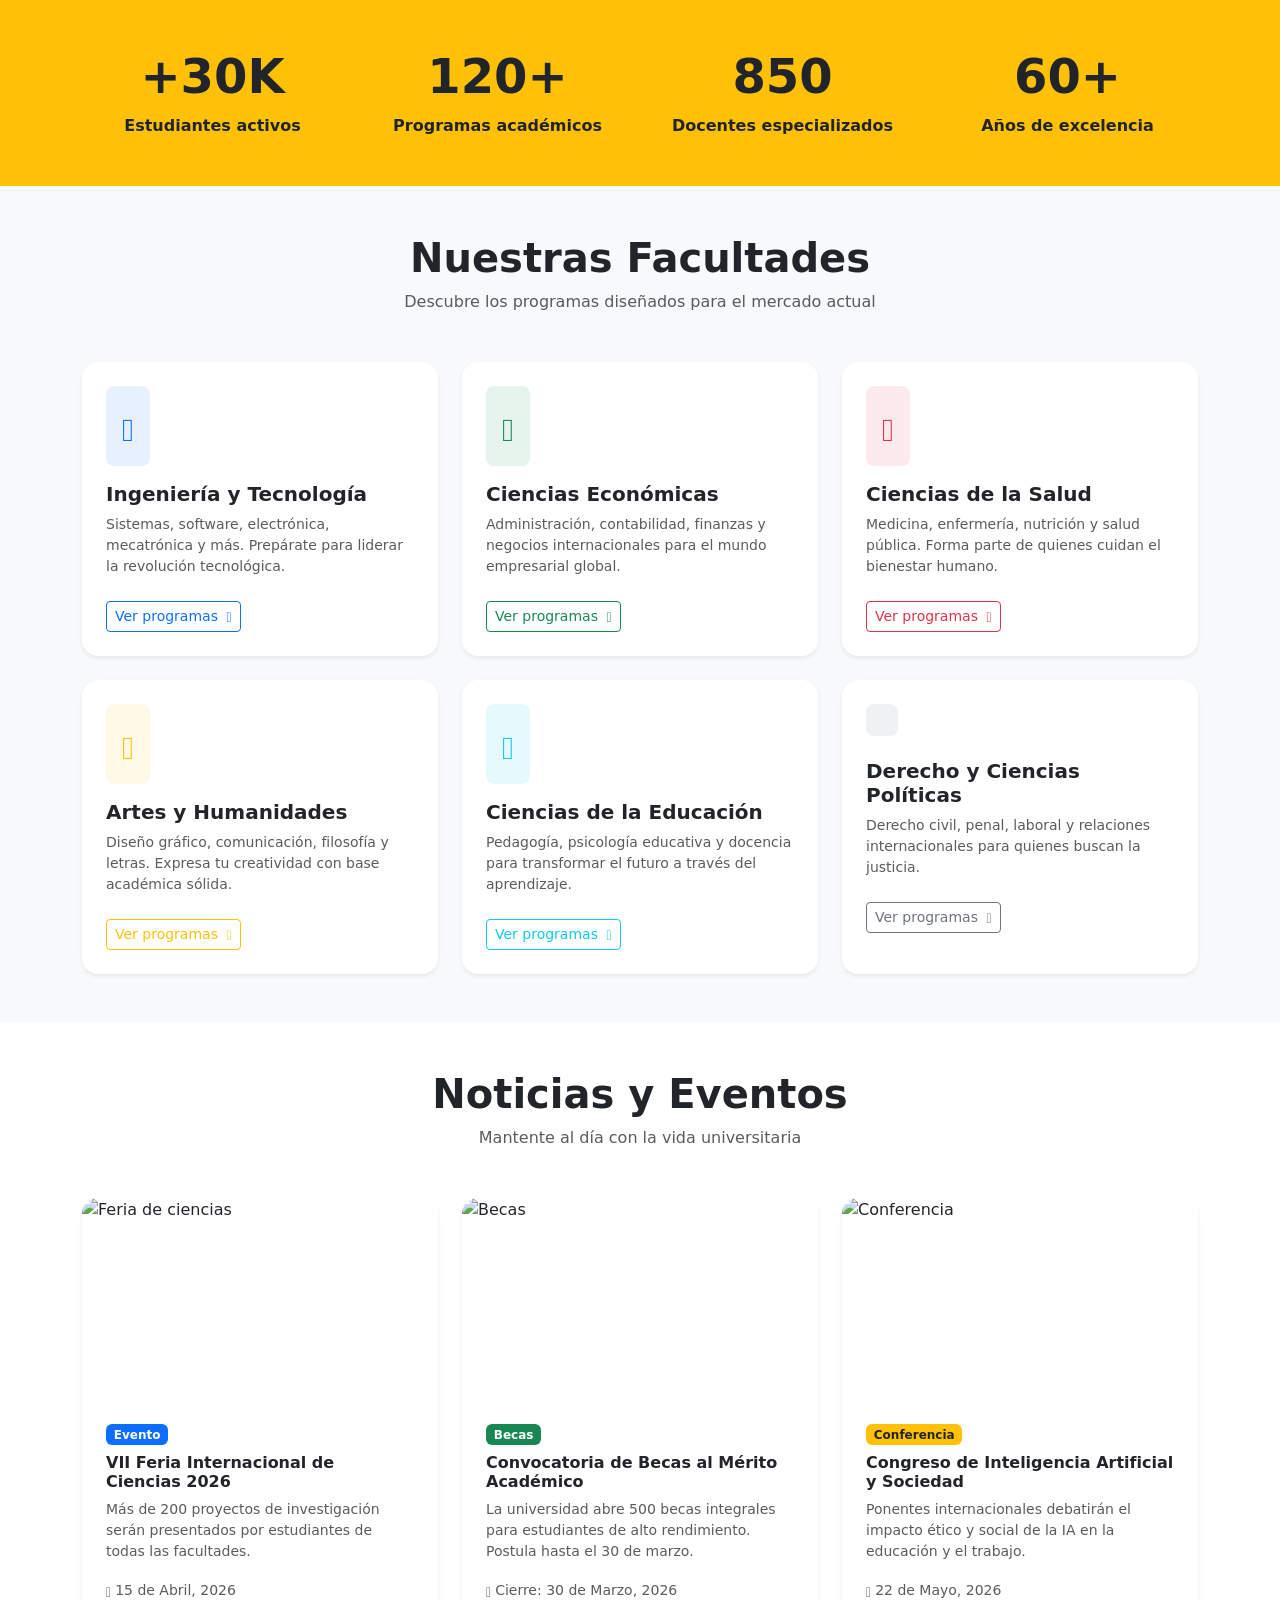
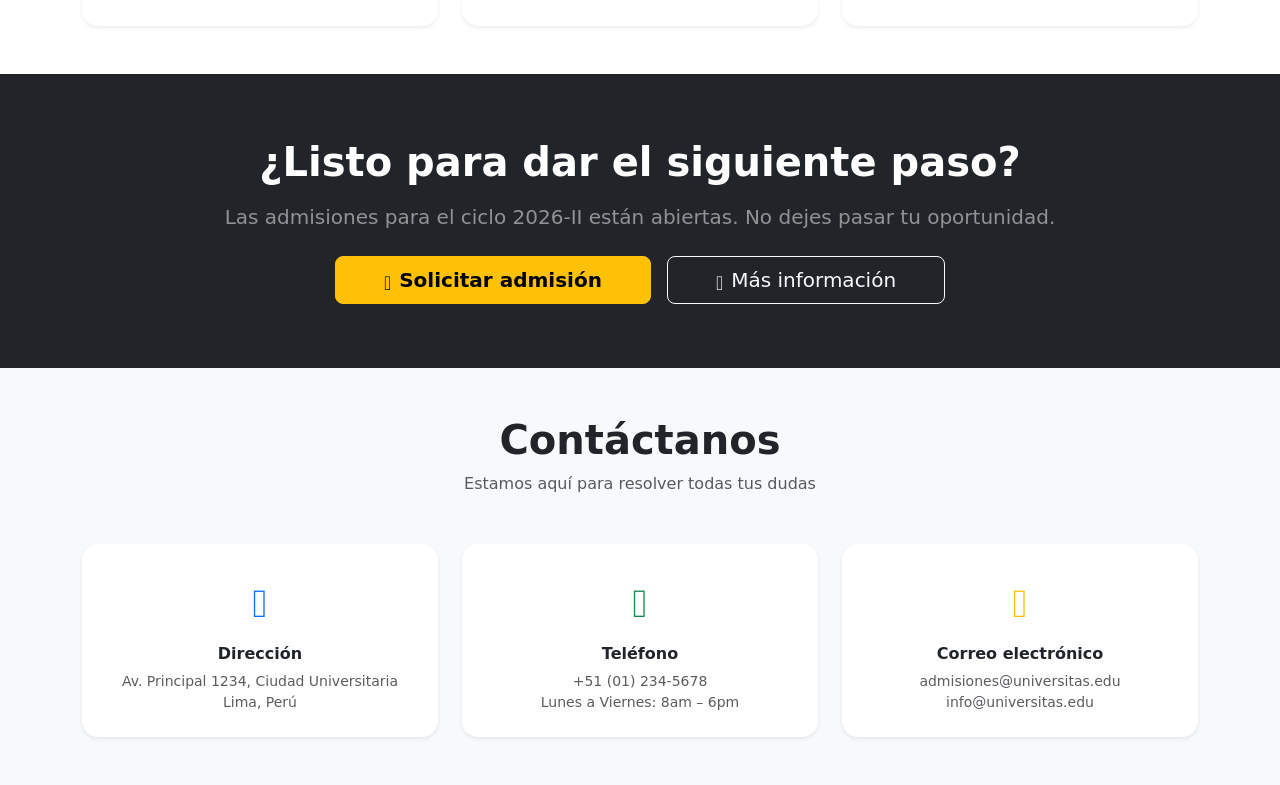
==== Landing page/index.html @ 8d51129b "Merge pull request #2 from andresprats10-commits/Miguel-Calata Agregando en JS y CSS" ====
<!DOCTYPE html>
<html lang="es">
<head>
  <meta charset="UTF-8">
  <meta name="viewport" content="width=device-width, initial-scale=1.0">

  <!-- Bootstrap CSS -->
  <link rel="stylesheet" href="css/bootstrap.min.css">
  <!-- Bootstrap Icons -->
  <link rel="stylesheet" href="css/bootstrap-icons.min.css">
</head>
<body>
  <!-- ESTADÍSTICAS -->
  <section id="estadisticas" class="py-5 bg-warning">
    <div class="container">
      <div class="row text-center g-4">
        <div class="col-6 col-md-3">
          <h2 class="display-5 fw-bold">+30K</h2>
          <p class="mb-0 fw-semibold">Estudiantes activos</p>
        </div>
        <div class="col-6 col-md-3">
          <h2 class="display-5 fw-bold">120+</h2>
          <p class="mb-0 fw-semibold">Programas académicos</p>
        </div>
        <div class="col-6 col-md-3">
          <h2 class="display-5 fw-bold">850</h2>
          <p class="mb-0 fw-semibold">Docentes especializados</p>
        </div>
        <div class="col-6 col-md-3">
          <h2 class="display-5 fw-bold">60+</h2>
          <p class="mb-0 fw-semibold">Años de excelencia</p>
        </div>
      </div>
    </div>
  </section>

  <!-- CARRERAS -->
  <section id="carreras" class="py-5 bg-light">
    <div class="container">
      <div class="text-center mb-5">
        <h2 class="fw-bold display-6">Nuestras Facultades</h2>
        <p class="text-muted">Descubre los programas diseñados para el mercado actual</p>
      </div>
      <div class="row g-4">

        <div class="col-md-6 col-lg-4">
          <div class="card h-100 border-0 shadow-sm rounded-4 hover-card">
            <div class="card-body p-4">
              <div class="bg-primary bg-opacity-10 rounded-3 p-3 d-inline-block mb-3">
                <i class="bi bi-cpu fs-2 text-primary"></i>
              </div>
              <h5 class="card-title fw-bold">Ingeniería y Tecnología</h5>
              <p class="card-text text-muted small">
                Sistemas, software, electrónica, mecatrónica y más. Prepárate para liderar la revolución tecnológica.
              </p>
              <a href="#" class="btn btn-outline-primary btn-sm mt-2">Ver programas <i class="bi bi-arrow-right ms-1"></i></a>
            </div>
          </div>
        </div>

        <div class="col-md-6 col-lg-4">
          <div class="card h-100 border-0 shadow-sm rounded-4">
            <div class="card-body p-4">
              <div class="bg-success bg-opacity-10 rounded-3 p-3 d-inline-block mb-3">
                <i class="bi bi-bar-chart-line fs-2 text-success"></i>
              </div>
              <h5 class="card-title fw-bold">Ciencias Económicas</h5>
              <p class="card-text text-muted small">
                Administración, contabilidad, finanzas y negocios internacionales para el mundo empresarial global.
              </p>
              <a href="#" class="btn btn-outline-success btn-sm mt-2">Ver programas <i class="bi bi-arrow-right ms-1"></i></a>
            </div>
          </div>
        </div>

        <div class="col-md-6 col-lg-4">
          <div class="card h-100 border-0 shadow-sm rounded-4">
            <div class="card-body p-4">
              <div class="bg-danger bg-opacity-10 rounded-3 p-3 d-inline-block mb-3">
                <i class="bi bi-heart-pulse fs-2 text-danger"></i>
              </div>
              <h5 class="card-title fw-bold">Ciencias de la Salud</h5>
              <p class="card-text text-muted small">
                Medicina, enfermería, nutrición y salud pública. Forma parte de quienes cuidan el bienestar humano.
              </p>
              <a href="#" class="btn btn-outline-danger btn-sm mt-2">Ver programas <i class="bi bi-arrow-right ms-1"></i></a>
            </div>
          </div>
        </div>

        <div class="col-md-6 col-lg-4">
          <div class="card h-100 border-0 shadow-sm rounded-4">
            <div class="card-body p-4">
              <div class="bg-warning bg-opacity-10 rounded-3 p-3 d-inline-block mb-3">
                <i class="bi bi-palette2 fs-2 text-warning"></i>
              </div>
              <h5 class="card-title fw-bold">Artes y Humanidades</h5>
              <p class="card-text text-muted small">
                Diseño gráfico, comunicación, filosofía y letras. Expresa tu creatividad con base académica sólida.
              </p>
              <a href="#" class="btn btn-outline-warning btn-sm mt-2">Ver programas <i class="bi bi-arrow-right ms-1"></i></a>
            </div>
          </div>
        </div>

        <div class="col-md-6 col-lg-4">
          <div class="card h-100 border-0 shadow-sm rounded-4">
            <div class="card-body p-4">
              <div class="bg-info bg-opacity-10 rounded-3 p-3 d-inline-block mb-3">
                <i class="bi bi-book fs-2 text-info"></i>
              </div>
              <h5 class="card-title fw-bold">Ciencias de la Educación</h5>
              <p class="card-text text-muted small">
                Pedagogía, psicología educativa y docencia para transformar el futuro a través del aprendizaje.
              </p>
              <a href="#" class="btn btn-outline-info btn-sm mt-2">Ver programas <i class="bi bi-arrow-right ms-1"></i></a>
            </div>
          </div>
        </div>

        <div class="col-md-6 col-lg-4">
          <div class="card h-100 border-0 shadow-sm rounded-4">
            <div class="card-body p-4">
              <div class="bg-secondary bg-opacity-10 rounded-3 p-3 d-inline-block mb-3">
                <i class="bi bi-scale fs-2 text-secondary"></i>
              </div>
              <h5 class="card-title fw-bold">Derecho y Ciencias Políticas</h5>
              <p class="card-text text-muted small">
                Derecho civil, penal, laboral y relaciones internacionales para quienes buscan la justicia.
              </p>
              <a href="#" class="btn btn-outline-secondary btn-sm mt-2">Ver programas <i class="bi bi-arrow-right ms-1"></i></a>
            </div>
          </div>
        </div>

      </div>
    </div>
  </section>

  <!-- NOTICIAS -->
  <section id="noticias" class="py-5">
    <div class="container">
      <div class="text-center mb-5">
        <h2 class="fw-bold display-6">Noticias y Eventos</h2>
        <p class="text-muted">Mantente al día con la vida universitaria</p>
      </div>
      <div class="row g-4">

        <div class="col-md-4">
          <div class="card border-0 shadow-sm rounded-4 h-100">
            <img
              src="https://images.unsplash.com/photo-1540575467063-178a50c2df87?w=500&q=80"
              class="card-img-top rounded-top-4"
              alt="Feria de ciencias"
              style="height: 200px; object-fit: cover;"
            >
            <div class="card-body p-4">
              <span class="badge bg-primary mb-2">Evento</span>
              <h6 class="card-title fw-bold">VII Feria Internacional de Ciencias 2026</h6>
              <p class="card-text text-muted small">Más de 200 proyectos de investigación serán presentados por estudiantes de todas las facultades.</p>
              <small class="text-muted"><i class="bi bi-calendar3 me-1"></i>15 de Abril, 2026</small>
            </div>
          </div>
        </div>

        <div class="col-md-4">
          <div class="card border-0 shadow-sm rounded-4 h-100">
            <img
              src="https://images.unsplash.com/photo-1427504494785-3a9ca7044f45?w=500&q=80"
              class="card-img-top rounded-top-4"
              alt="Becas"
              style="height: 200px; object-fit: cover;"
            >
            <div class="card-body p-4">
              <span class="badge bg-success mb-2">Becas</span>
              <h6 class="card-title fw-bold">Convocatoria de Becas al Mérito Académico</h6>
              <p class="card-text text-muted small">La universidad abre 500 becas integrales para estudiantes de alto rendimiento. Postula hasta el 30 de marzo.</p>
              <small class="text-muted"><i class="bi bi-calendar3 me-1"></i>Cierre: 30 de Marzo, 2026</small>
            </div>
          </div>
        </div>

        <div class="col-md-4">
          <div class="card border-0 shadow-sm rounded-4 h-100">
            <img
              src="https://images.unsplash.com/photo-1524178232363-1fb2b075b655?w=500&q=80"
              class="card-img-top rounded-top-4"
              alt="Conferencia"
              style="height: 200px; object-fit: cover;"
            >
            <div class="card-body p-4">
              <span class="badge bg-warning text-dark mb-2">Conferencia</span>
              <h6 class="card-title fw-bold">Congreso de Inteligencia Artificial y Sociedad</h6>
              <p class="card-text text-muted small">Ponentes internacionales debatirán el impacto ético y social de la IA en la educación y el trabajo.</p>
              <small class="text-muted"><i class="bi bi-calendar3 me-1"></i>22 de Mayo, 2026</small>
            </div>
          </div>
        </div>

      </div>
    </div>
  </section>

  <!-- INSCRIPCIÓN CTA -->
  <section id="inscripcion" class="py-5 bg-dark text-white">
    <div class="container text-center py-3">
      <h2 class="display-6 fw-bold mb-3">¿Listo para dar el siguiente paso?</h2>
      <p class="lead text-white-50 mb-4">Las admisiones para el ciclo 2026-II están abiertas. No dejes pasar tu oportunidad.</p>
      <div class="d-flex justify-content-center gap-3 flex-wrap">
        <a href="#" class="btn btn-warning btn-lg px-5 fw-semibold">
          <i class="bi bi-send-fill me-2"></i>Solicitar admisión
        </a>
        <a href="#contacto" class="btn btn-outline-light btn-lg px-5">
          <i class="bi bi-chat-dots me-2"></i>Más información
        </a>
      </div>
    </div>
  </section>

  <!-- CONTACTO -->
  <section id="contacto" class="py-5 bg-light">
    <div class="container">
      <div class="text-center mb-5">
        <h2 class="fw-bold display-6">Contáctanos</h2>
        <p class="text-muted">Estamos aquí para resolver todas tus dudas</p>
      </div>
      <div class="row g-4 justify-content-center">

        <div class="col-md-4">
          <div class="card border-0 shadow-sm rounded-4 text-center p-4 h-100">
            <div class="mb-3">
              <i class="bi bi-geo-alt-fill fs-1 text-primary"></i>
            </div>
            <h6 class="fw-bold">Dirección</h6>
            <p class="text-muted small mb-0">Av. Principal 1234, Ciudad Universitaria<br>Lima, Perú</p>
          </div>
        </div>

        <div class="col-md-4">
          <div class="card border-0 shadow-sm rounded-4 text-center p-4 h-100">
            <div class="mb-3">
              <i class="bi bi-telephone-fill fs-1 text-success"></i>
            </div>
            <h6 class="fw-bold">Teléfono</h6>
            <p class="text-muted small mb-0">+51 (01) 234-5678<br>Lunes a Viernes: 8am – 6pm</p>
          </div>
        </div>

        <div class="col-md-4">
          <div class="card border-0 shadow-sm rounded-4 text-center p-4 h-100">
            <div class="mb-3">
              <i class="bi bi-envelope-fill fs-1 text-warning"></i>
            </div>
            <h6 class="fw-bold">Correo electrónico</h6>
            <p class="text-muted small mb-0">admisiones@universitas.edu<br>info@universitas.edu</p>
          </div>
        </div>

      </div>
    </div>
  </section>
</body>

<!-- Bootstrap JS Bundle (Popper incluido) -->
<script src="js/bootstrap.bundle.min.js"></script>
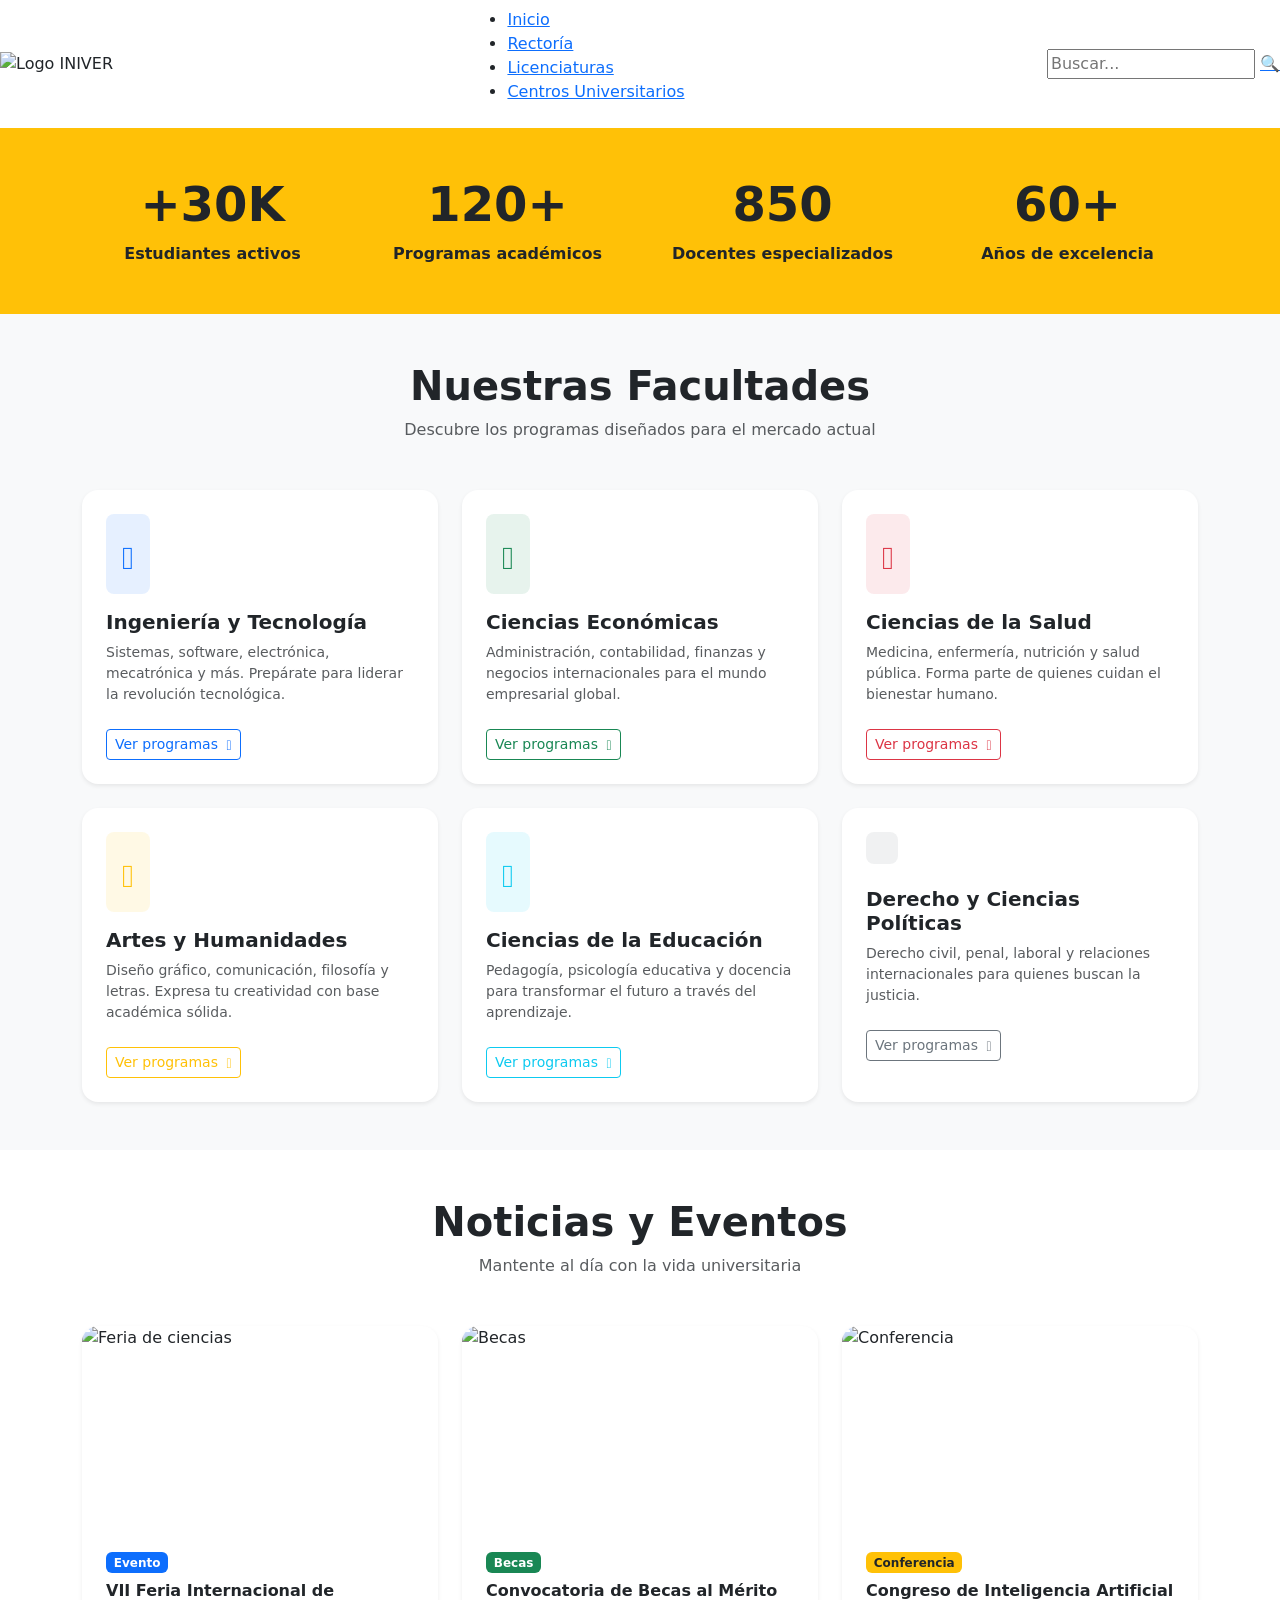
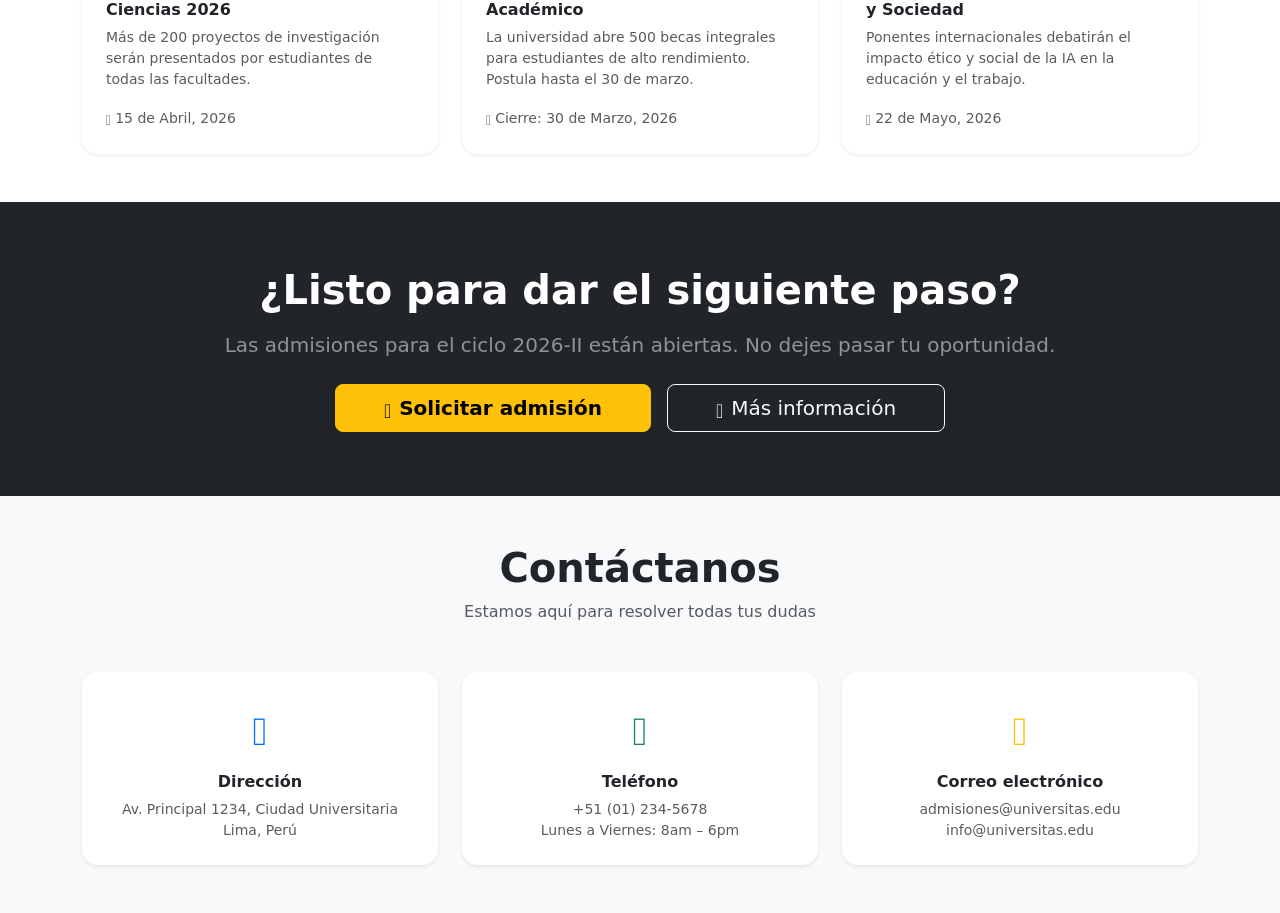
==== commit c48d695b: "arreglando merge" ====
--- a/Landing page/index.html
+++ b/Landing page/index.html
@@ -10,6 +10,28 @@
   <link rel="stylesheet" href="css/bootstrap-icons.min.css">
 </head>
 <body>
+
+  <nav class="navbar">
+    <div class="logo">
+        <img src="logo.png" alt="Logo INIVER">
+    </div>
+
+    <ul class="nav-links">
+        <li><a href="#">Inicio</a></li>
+        <li><a href="#">Rectoría</a></li>
+        <li><a href="#">Licenciaturas</a></li>
+        <li><a href="#">Centros Universitarios</a></li>
+    </ul>
+
+    <div class="search">
+        <input type="text" placeholder="Buscar...">
+        <a href="https://www.youtube.com/watch?v=hPr-Yc92qaY" target="_blank" rel="noopener noreferrer"
+            class="search-btn">
+            🔍
+        </a>
+    </div>
+</nav>
+
   <!-- ESTADÍSTICAS -->
   <section id="estadisticas" class="py-5 bg-warning">
     <div class="container">
@@ -263,3 +285,5 @@
 
 <!-- Bootstrap JS Bundle (Popper incluido) -->
 <script src="js/bootstrap.bundle.min.js"></script>
+
+
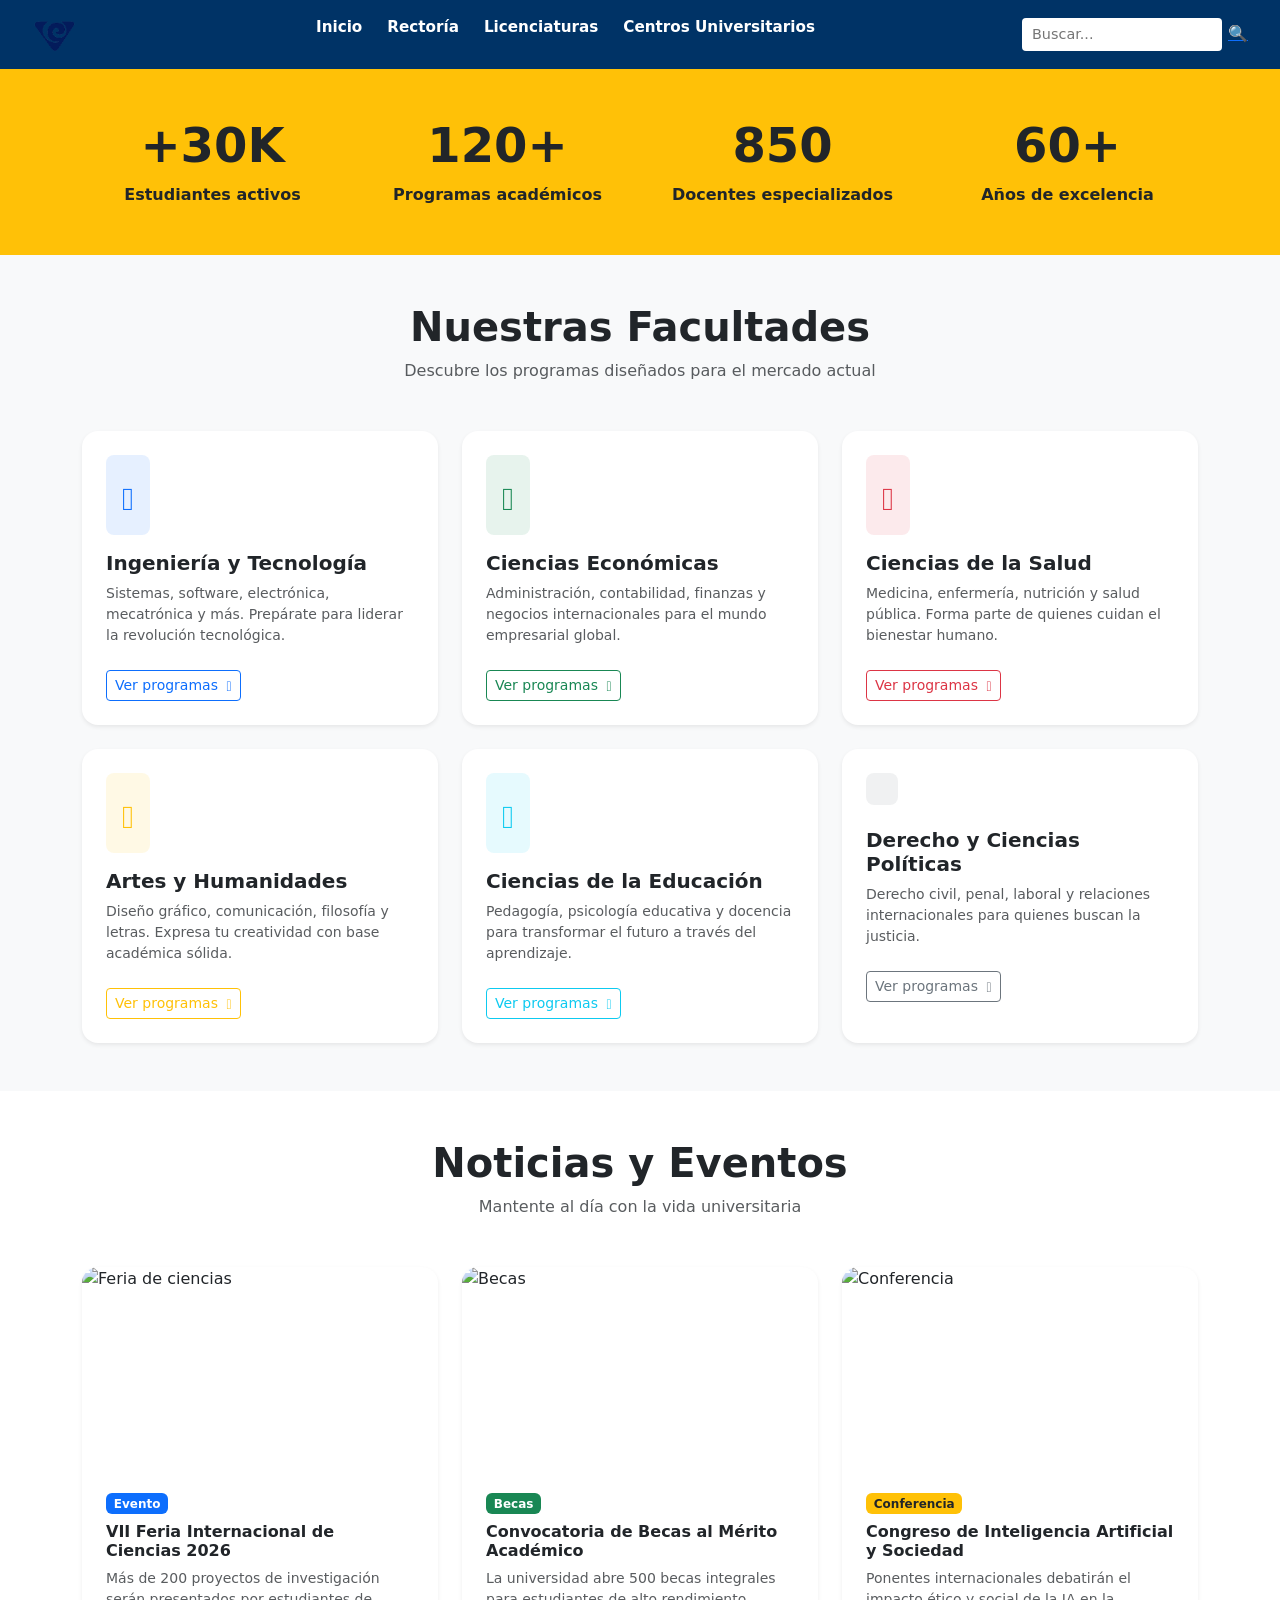
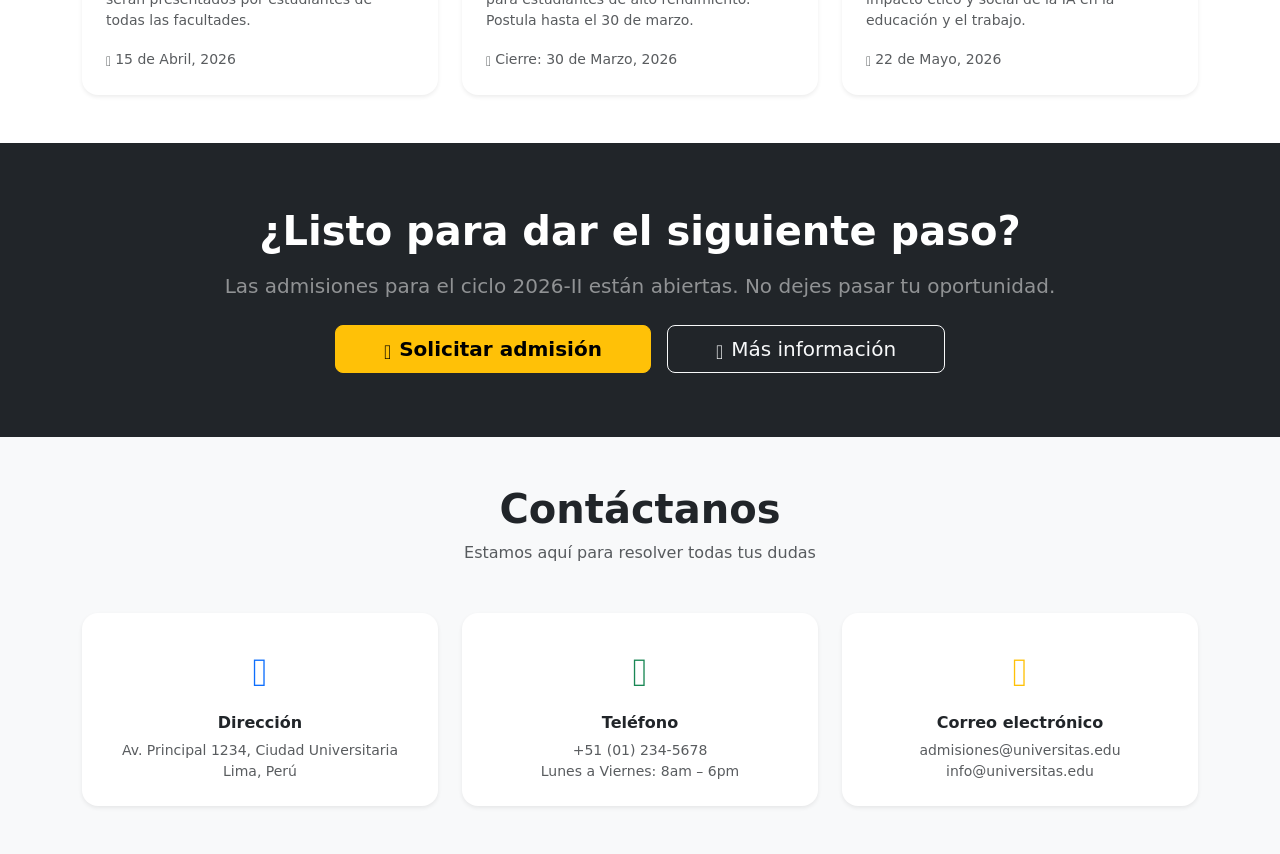
==== commit 2766063c: "termino de agregado navbar" ====
--- a/Landing page/index.html
+++ b/Landing page/index.html
@@ -8,12 +8,13 @@
   <link rel="stylesheet" href="css/bootstrap.min.css">
   <!-- Bootstrap Icons -->
   <link rel="stylesheet" href="css/bootstrap-icons.min.css">
+  <link rel="stylesheet" href="css/navbar.css">
 </head>
 <body>
 
   <nav class="navbar">
     <div class="logo">
-        <img src="logo.png" alt="Logo INIVER">
+        <img src="assets/logo.png" alt="Logo INIVER">
     </div>
 
     <ul class="nav-links">
--- a/Landing page/css/navbar.css
+++ b/Landing page/css/navbar.css
@@ -0,0 +1,98 @@
+/* RESET SUAVE */
+* {
+  box-sizing: border-box;
+  margin: 0;
+  padding: 0;
+}
+
+/* NAVBAR */
+.navbar {
+  display: flex;
+  justify-content: space-between;
+  align-items: center;
+  background-color: #003366; /* azul institucional */
+  padding: 12px 32px;
+}
+
+/* LOGO (por si lo usas) */
+.logo img {
+  height: 45px;
+}
+
+/* LINKS */
+.nav-links {
+  list-style: none;
+  display: flex;
+  gap: 25px;
+}
+
+.nav-links a {
+  color: #ffffff;
+  text-decoration: none;
+  font-weight: 600;
+  font-size: 0.95rem;
+  position: relative;
+  transition: color 0.3s ease;
+}
+
+/* EFECTO ELEGANTE AL PASAR */
+.nav-links a::after {
+  content: "";
+  position: absolute;
+  left: 0;
+  bottom: -6px;
+  width: 0;
+  height: 2px;
+  background-color: #4da3ff;
+  transition: width 0.3s ease;
+}
+
+.nav-links a:hover {
+  color: #4da3ff;
+}
+
+.nav-links a:hover::after {
+  width: 100%;
+}
+
+/* BUSCADOR */
+.search {
+  display: flex;
+  align-items: center;
+  gap: 6px;
+}
+
+.search input {
+  padding: 6px 10px;
+  border-radius: 4px;
+  border: none;
+  outline: none;
+  font-size: 0.9rem;
+}
+
+.search button {
+  padding: 6px 10px;
+  border: none;
+  border-radius: 4px;
+  background-color: #4da3ff;
+  color: white;
+  cursor: pointer;
+  transition: background-color 0.3s ease;
+}
+
+.search button:hover {
+  background-color: #2f86e6;
+}
+
+/* RESPONSIVE */
+@media (max-width: 768px) {
+  .navbar {
+    flex-direction: column;
+    gap: 15px;
+  }
+
+  .nav-links {
+    flex-direction: column;
+    align-items: center;
+  }
+}
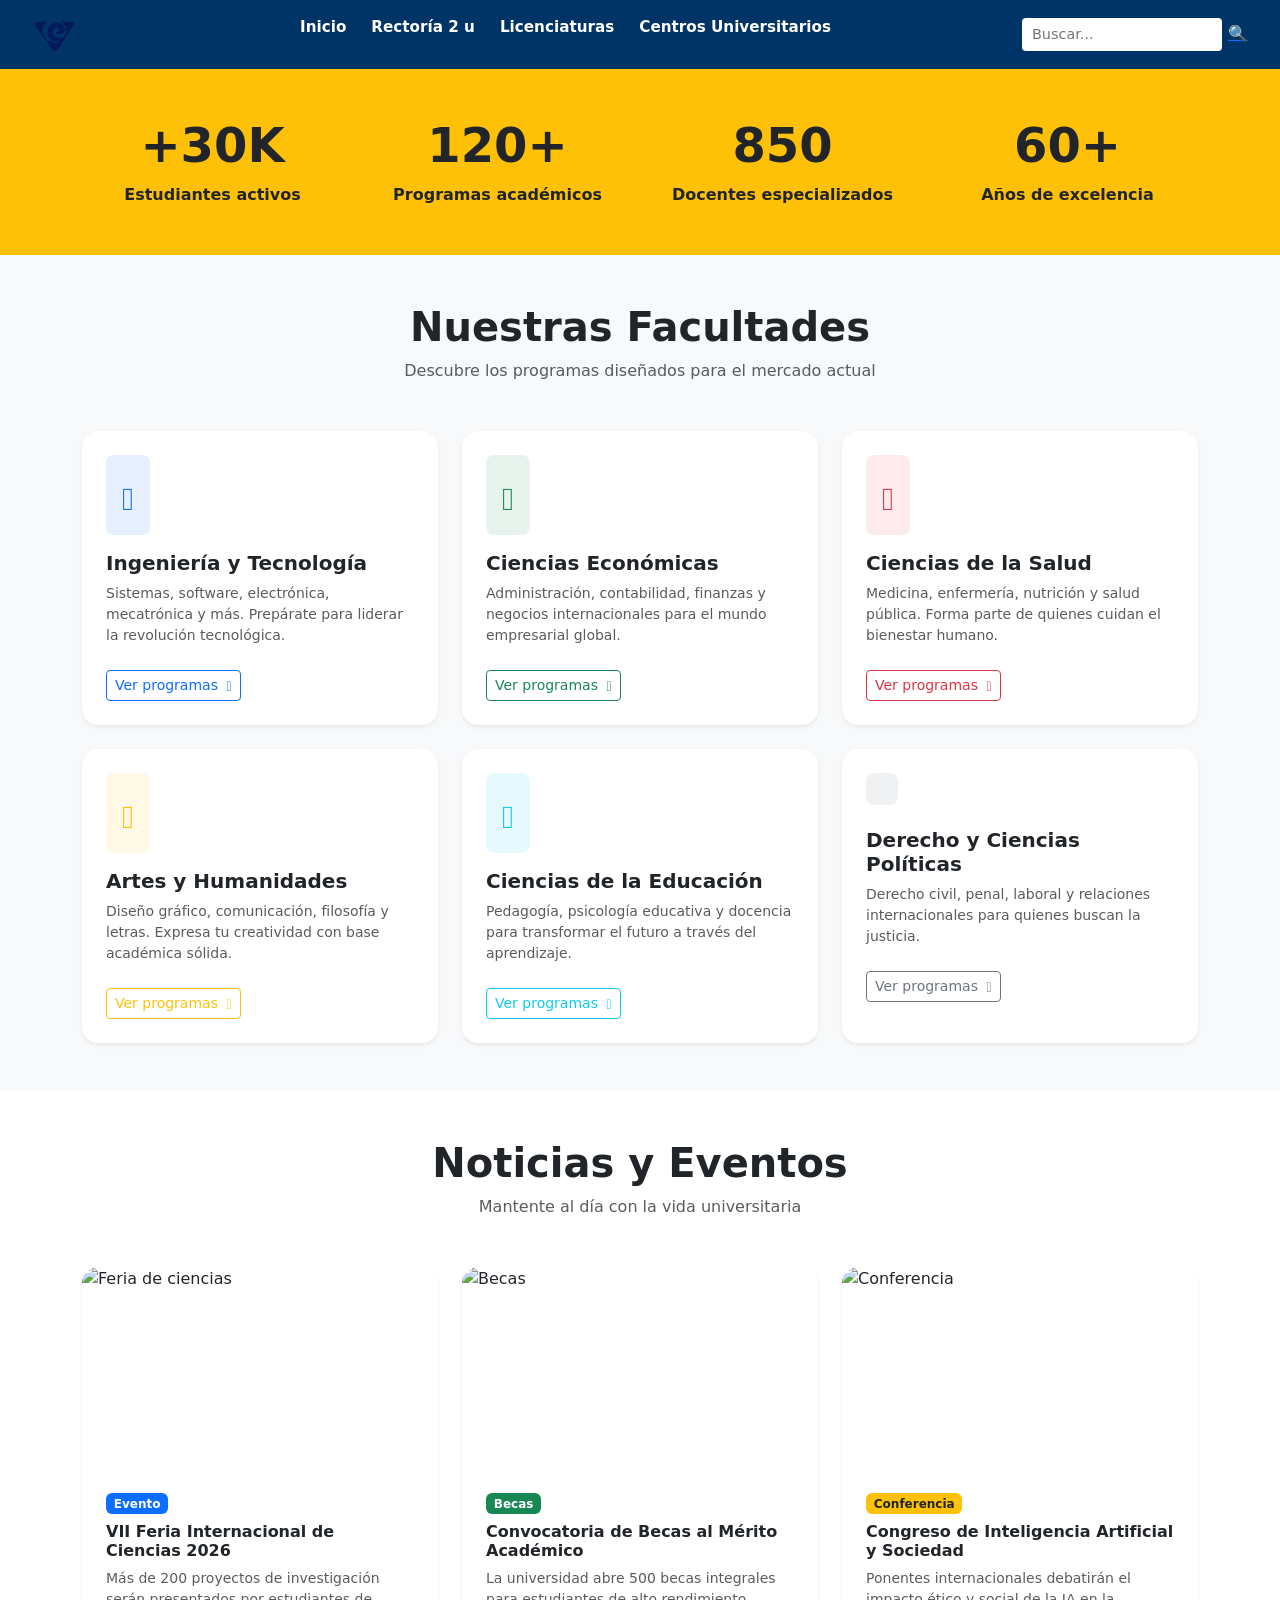
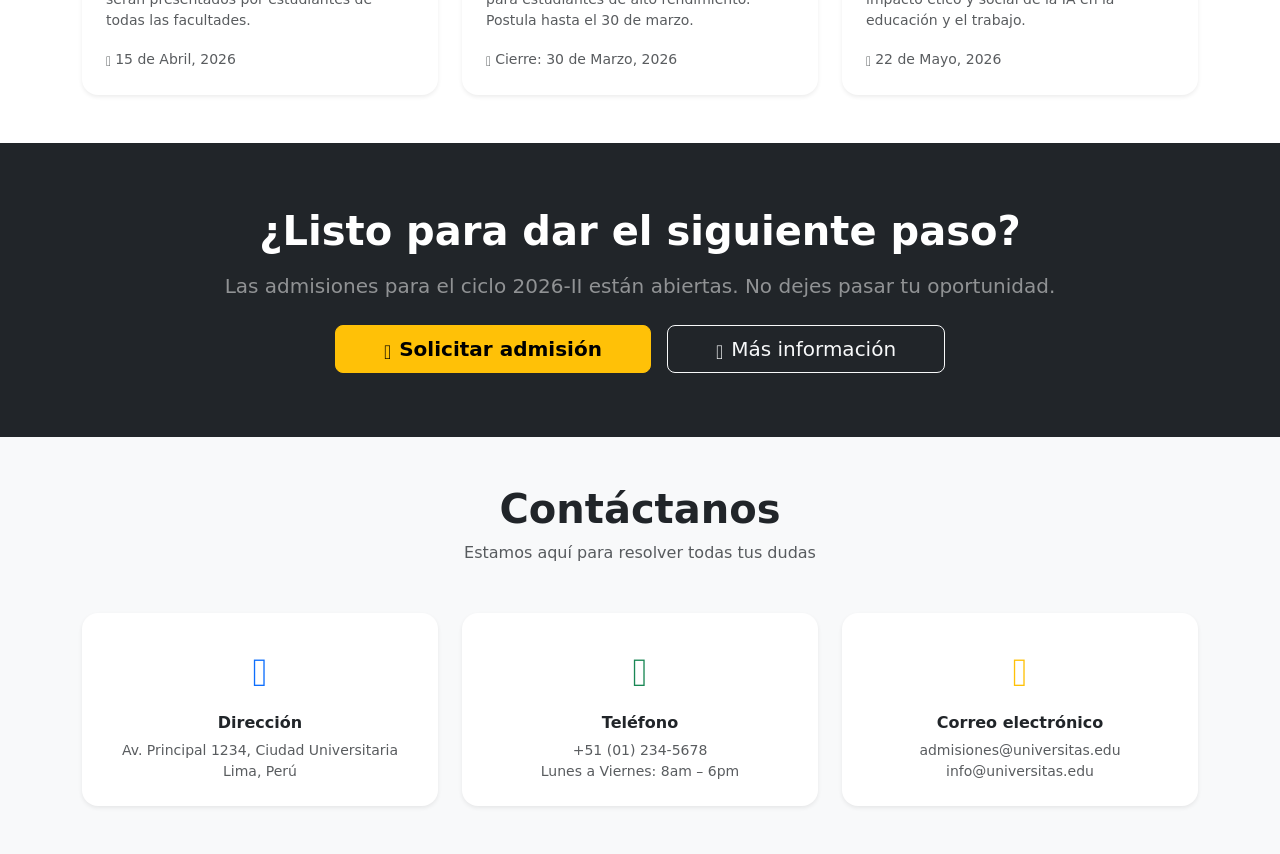
==== commit 96d9bf01: "Rectoría 2" ====
--- a/Landing page/index.html
+++ b/Landing page/index.html
@@ -19,7 +19,7 @@
 
     <ul class="nav-links">
         <li><a href="#">Inicio</a></li>
-        <li><a href="#">Rectoría</a></li>
+        <li><a href="#">Rectoría 2 u</a></li>
         <li><a href="#">Licenciaturas</a></li>
         <li><a href="#">Centros Universitarios</a></li>
     </ul>
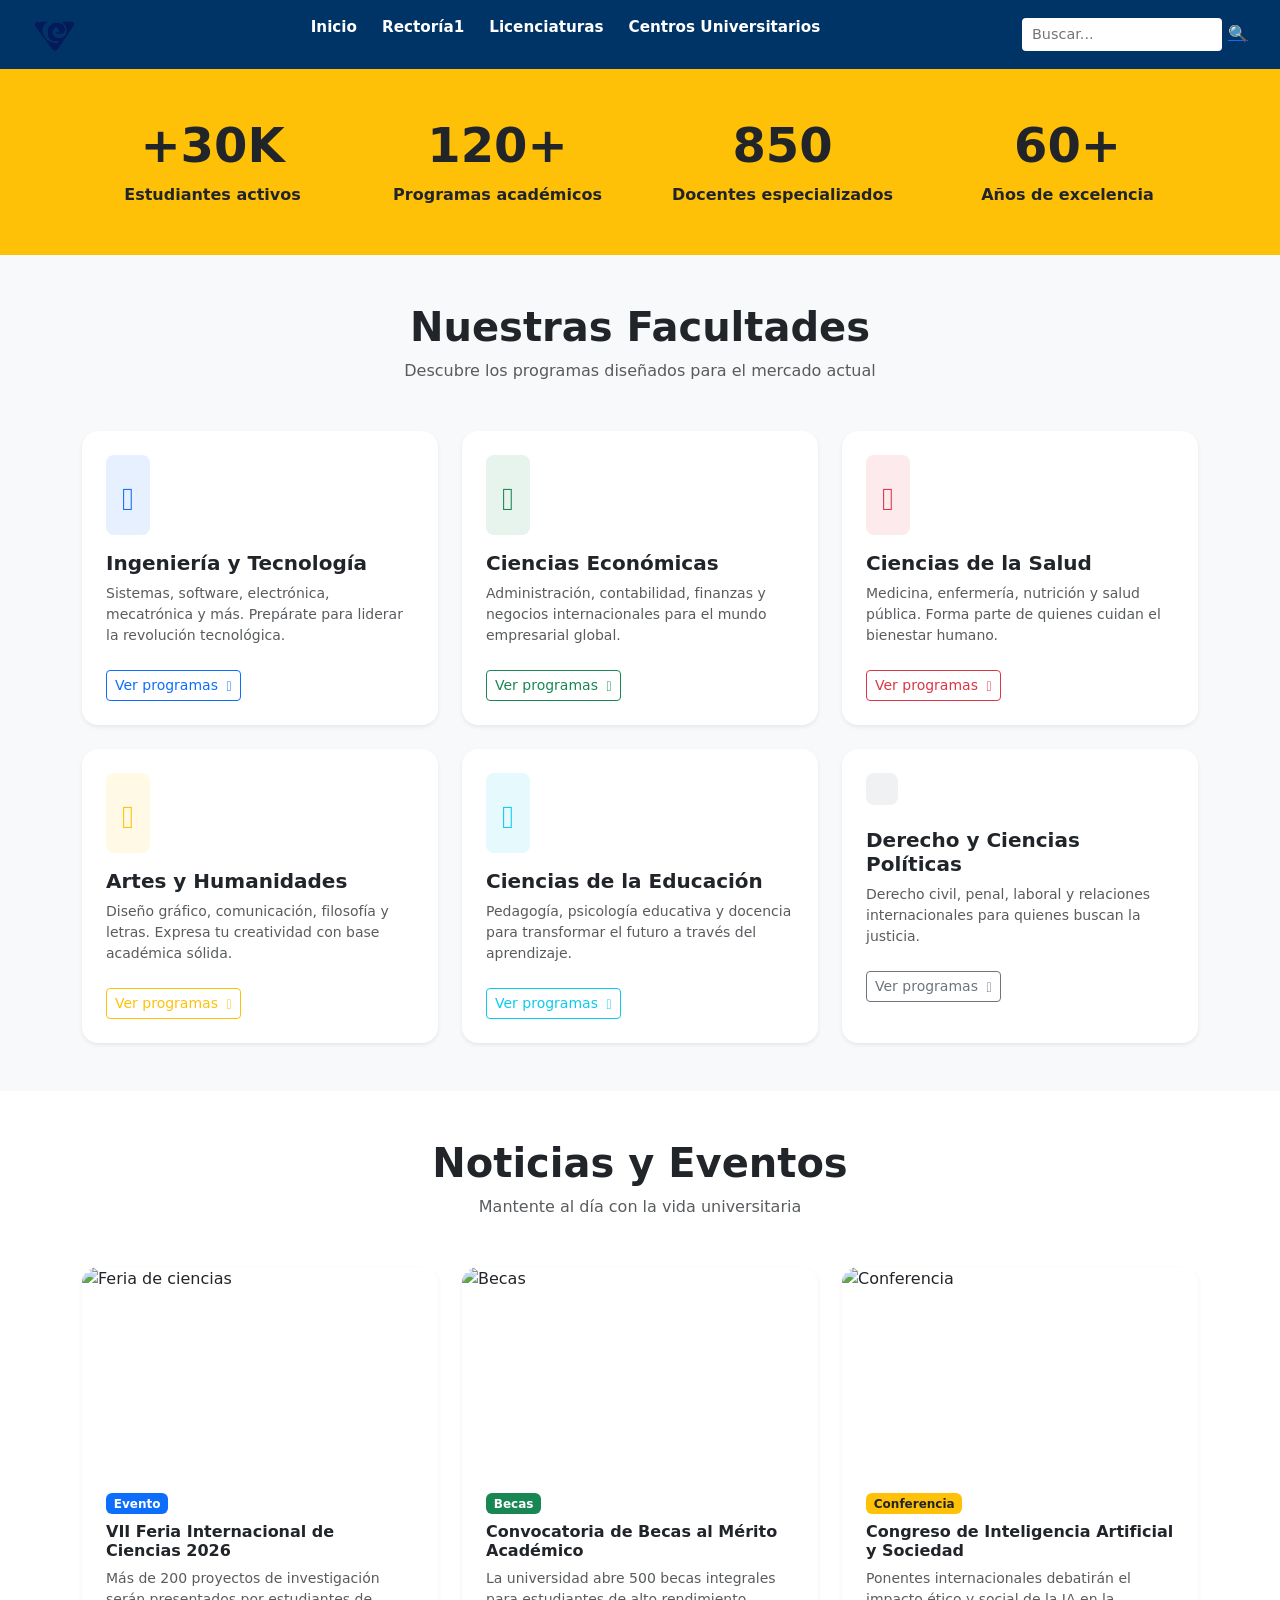
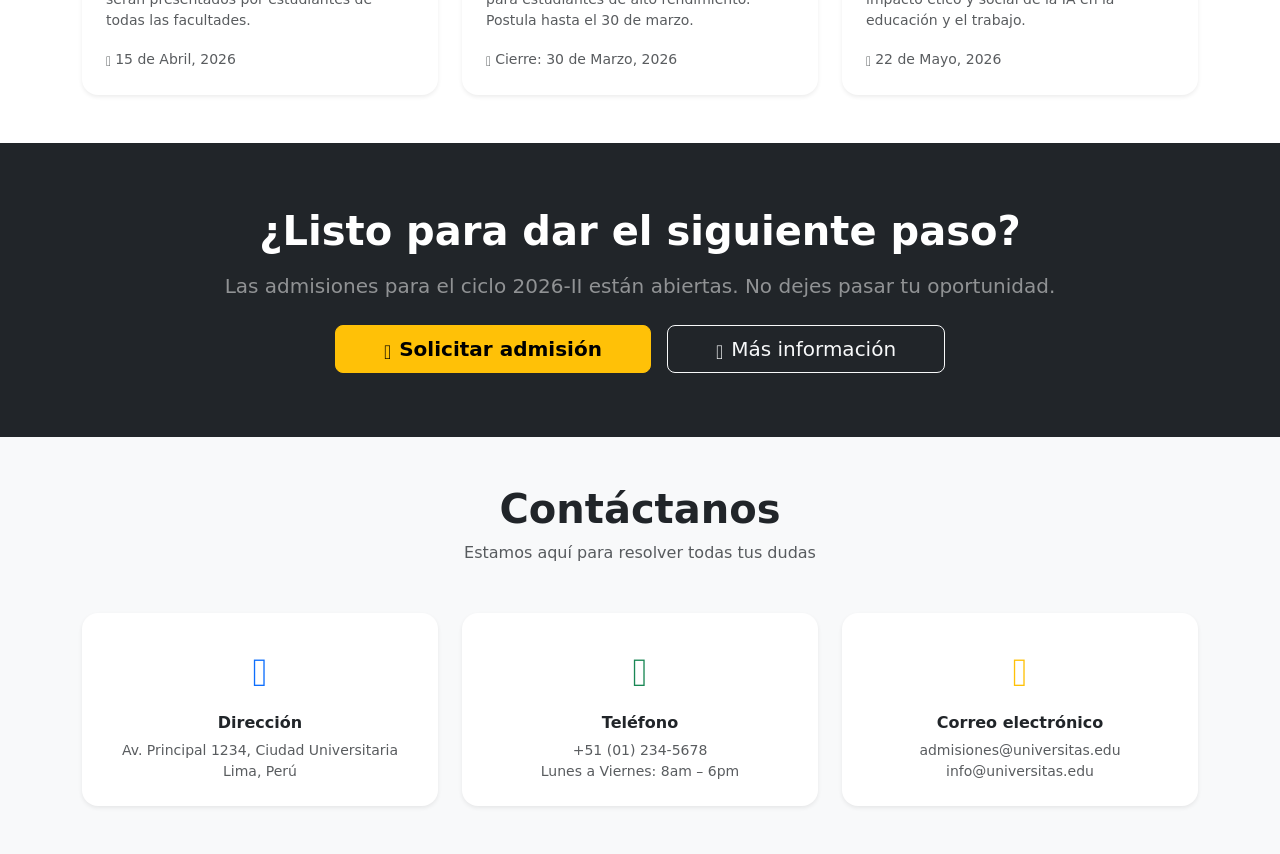
==== commit be0efe6d: "Agregue un numero" ====
--- a/Landing page/index.html
+++ b/Landing page/index.html
@@ -19,7 +19,7 @@
 
     <ul class="nav-links">
         <li><a href="#">Inicio</a></li>
-        <li><a href="#">Rectoría 2 u</a></li>
+        <li><a href="#">Rectoría1</a></li>
         <li><a href="#">Licenciaturas</a></li>
         <li><a href="#">Centros Universitarios</a></li>
     </ul>
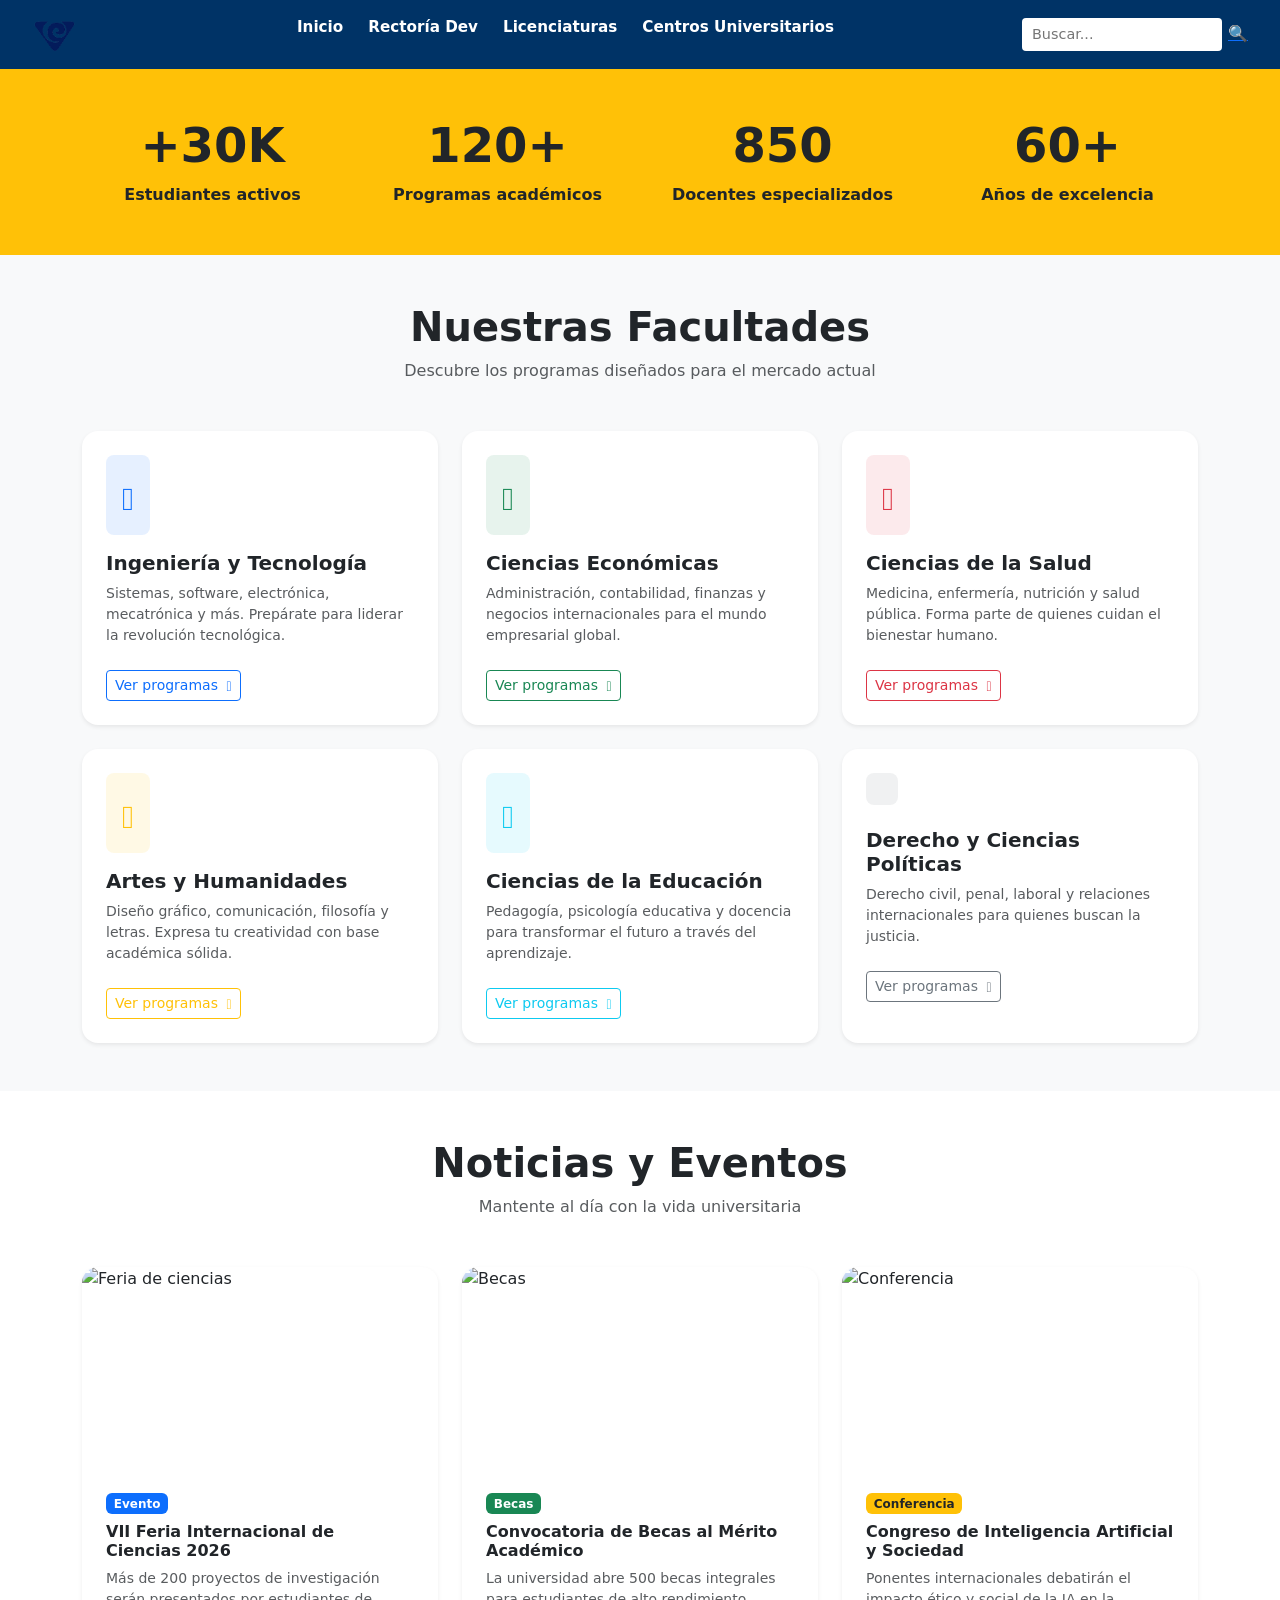
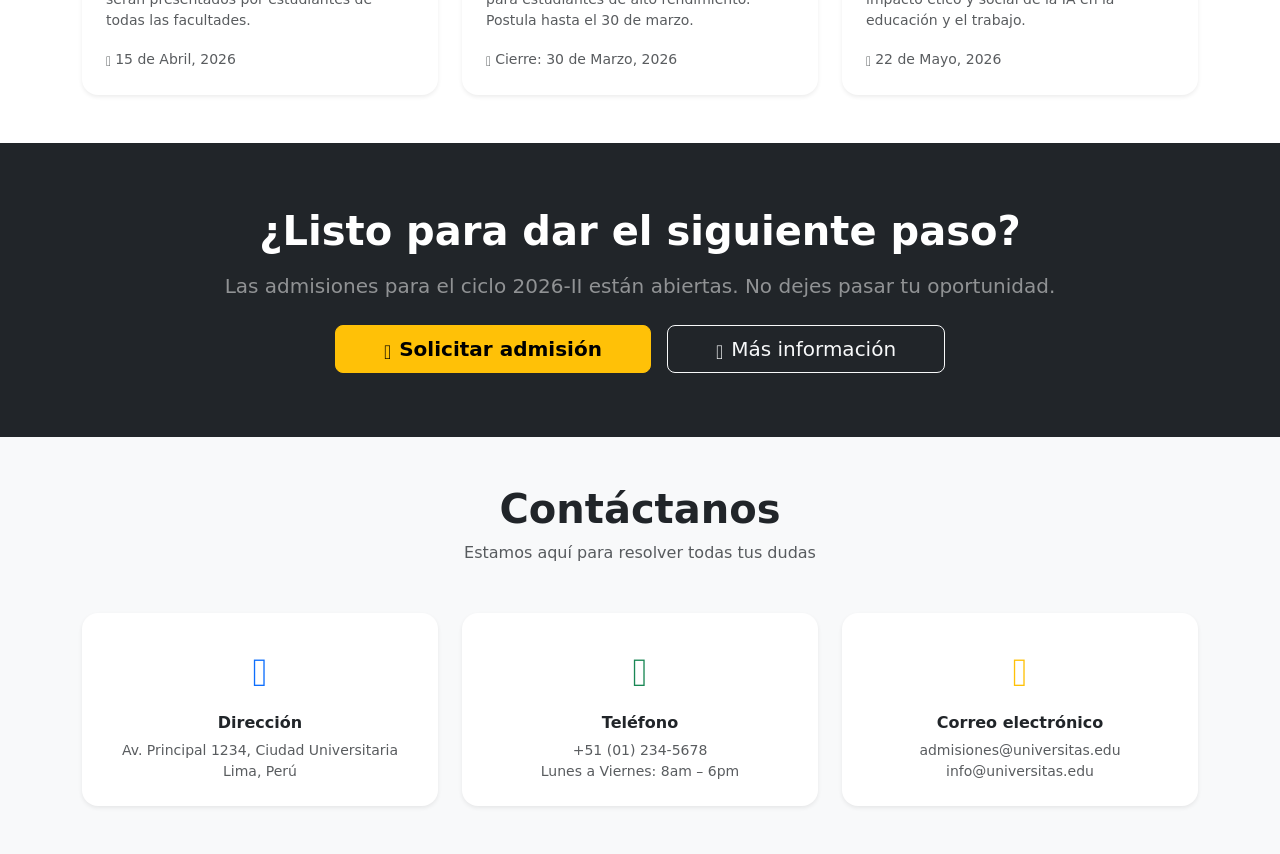
==== commit 1a927138: "cambios dev" ====
--- a/Landing page/index.html
+++ b/Landing page/index.html
@@ -19,7 +19,7 @@
 
     <ul class="nav-links">
         <li><a href="#">Inicio</a></li>
-        <li><a href="#">Rectoría1</a></li>
+        <li><a href="#">Rectoría Dev</a></li>
         <li><a href="#">Licenciaturas</a></li>
         <li><a href="#">Centros Universitarios</a></li>
     </ul>
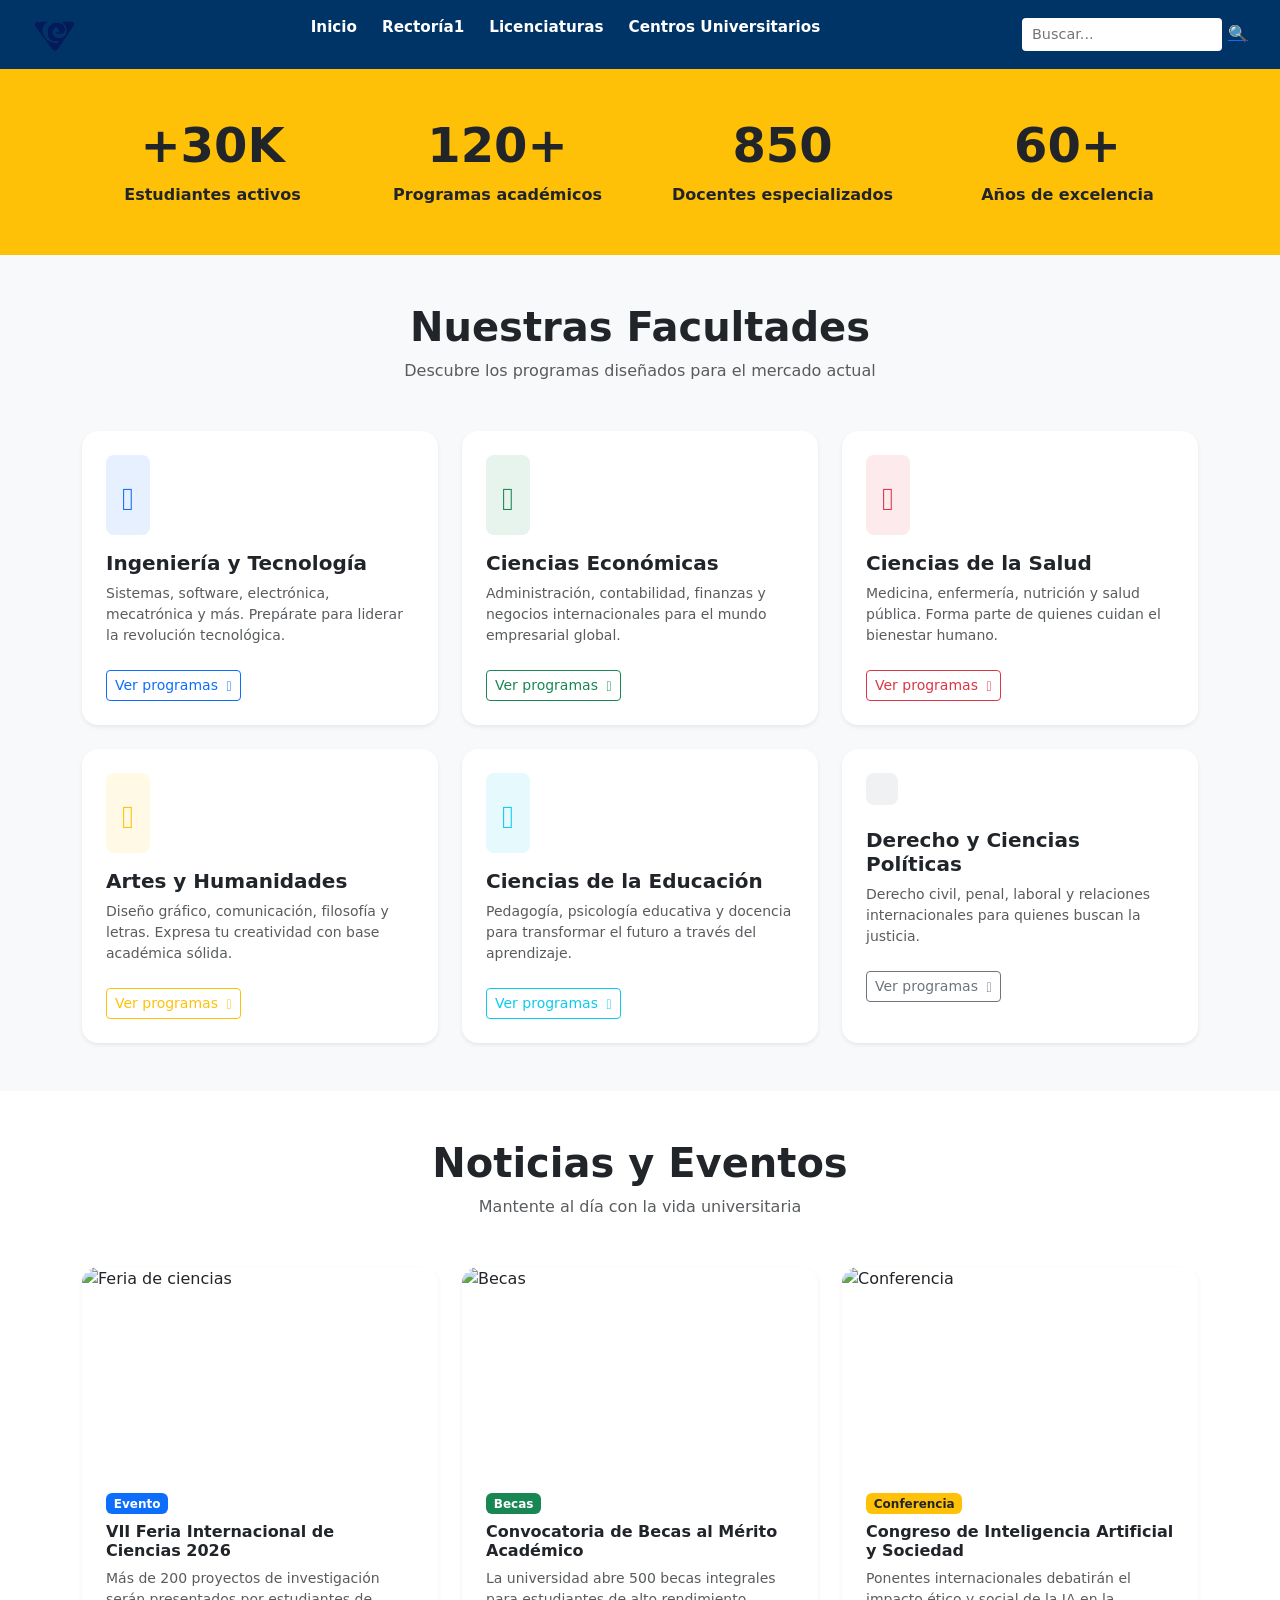
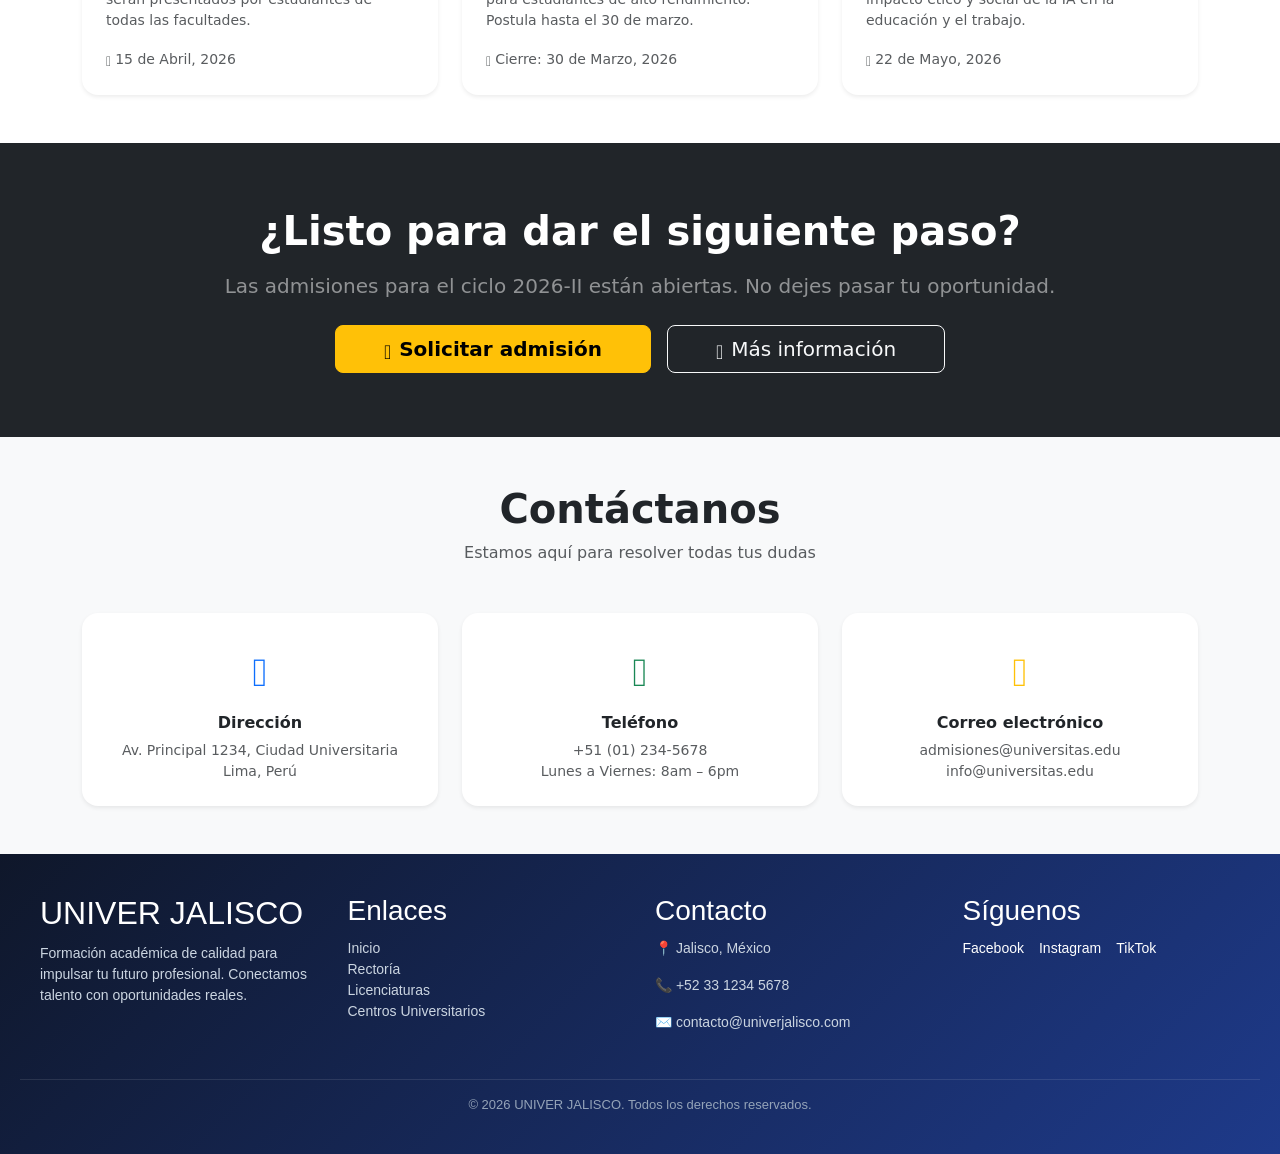
==== commit 307be974: "footer añadido al final" ====
--- a/Landing page/index.html
+++ b/Landing page/index.html
@@ -19,7 +19,7 @@
 
     <ul class="nav-links">
         <li><a href="#">Inicio</a></li>
-        <li><a href="#">Rectoría Dev</a></li>
+        <li><a href="#">Rectoría1</a></li>
         <li><a href="#">Licenciaturas</a></li>
         <li><a href="#">Centros Universitarios</a></li>
     </ul>
@@ -288,3 +288,52 @@
 <script src="js/bootstrap.bundle.min.js"></script>
 
 
+<footer style="background: linear-gradient(135deg, #0f172a, #1e3a8a); color:#ffffff; padding:40px 20px; font-family:Arial, sans-serif;">
+  <div style="max-width:1200px; margin:auto; display:flex; flex-wrap:wrap; justify-content:space-between; gap:30px;">
+
+    <!-- Logo / Descripción -->
+    <div style="flex:1; min-width:250px;">
+      <h2 style="margin-bottom:10px;">UNIVER JALISCO</h2>
+      <p style="font-size:14px; color:#cbd5e1;">
+        Formación académica de calidad para impulsar tu futuro profesional. 
+        Conectamos talento con oportunidades reales.
+      </p>
+    </div>
+
+    <!-- Links rápidos (MISMO NAVBAR) -->
+    <div style="flex:1; min-width:200px;">
+      <h3 style="margin-bottom:10px;">Enlaces</h3>
+      <ul style="list-style:none; padding:0; font-size:14px;">
+        <li><a href="#" style="color:#cbd5e1; text-decoration:none;">Inicio</a></li>
+        <li><a href="#" style="color:#cbd5e1; text-decoration:none;">Rectoría</a></li>
+        <li><a href="#" style="color:#cbd5e1; text-decoration:none;">Licenciaturas</a></li>
+        <li><a href="#" style="color:#cbd5e1; text-decoration:none;">Centros Universitarios</a></li>
+      </ul>
+    </div>
+
+    <!-- Contacto -->
+    <div style="flex:1; min-width:200px;">
+      <h3 style="margin-bottom:10px;">Contacto</h3>
+      <p style="font-size:14px; color:#cbd5e1;">📍 Jalisco, México</p>
+      <p style="font-size:14px; color:#cbd5e1;">📞 +52 33 1234 5678</p>
+      <p style="font-size:14px; color:#cbd5e1;">✉️ contacto@univerjalisco.com</p>
+    </div>
+
+    <!-- Redes sociales -->
+    <div style="flex:1; min-width:200px;">
+      <h3 style="margin-bottom:10px;">Síguenos</h3>
+      <div style="display:flex; gap:15px; font-size:14px;">
+        <a href="#" style="color:#ffffff; text-decoration:none;">Facebook</a>
+        <a href="#" style="color:#ffffff; text-decoration:none;">Instagram</a>
+        <a href="#" style="color:#ffffff; text-decoration:none;">TikTok</a>
+      </div>
+    </div>
+
+  </div>
+
+  <!-- Línea inferior -->
+  <div style="text-align:center; margin-top:30px; border-top:1px solid rgba(255,255,255,0.1); padding-top:15px; font-size:13px; color:#94a3b8;">
+    © 2026 UNIVER JALISCO. Todos los derechos reservados.
+  </div>
+</footer>
+
